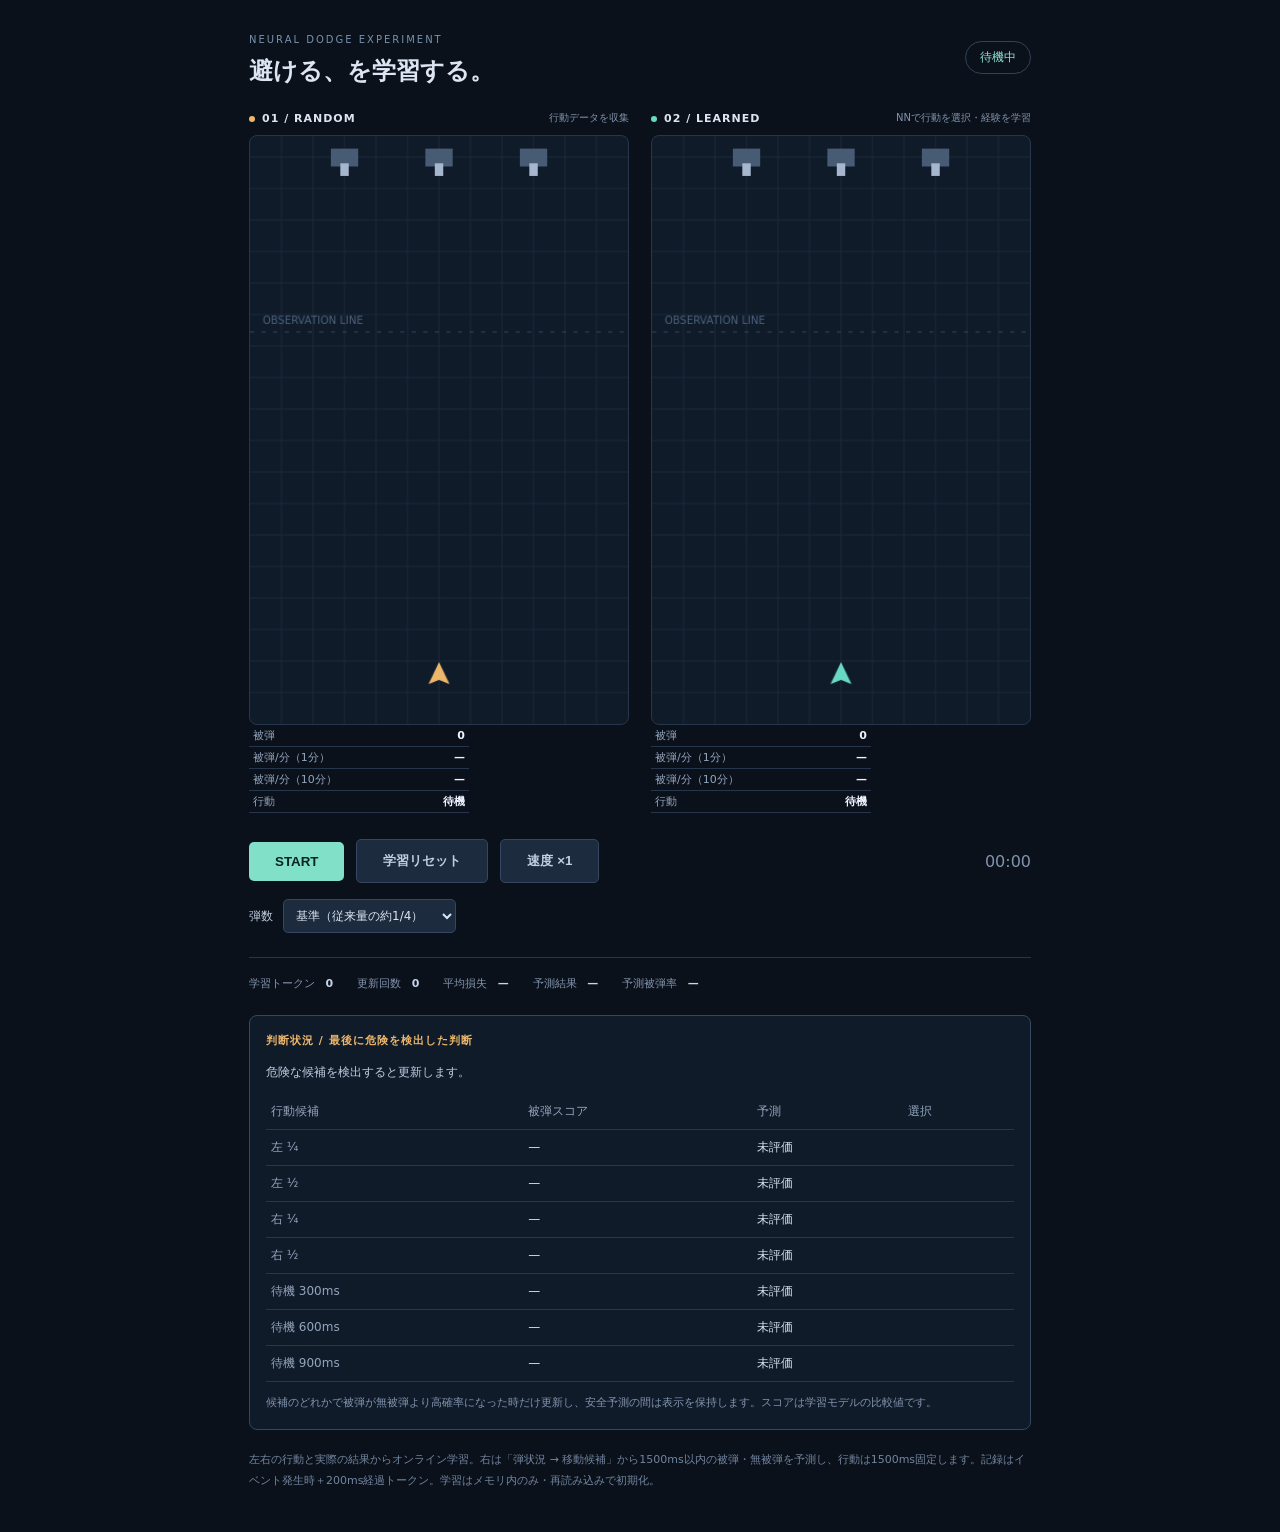
==== docs/gen1/index.html @ 15456a6c "公開用設定など" ====
<!doctype html>
<html lang="ja">
<head>
<meta charset="utf-8">
<meta name="viewport" content="width=device-width, initial-scale=1">
<title>DODGE / 学習実験</title>
<link rel="stylesheet" href="style.css">
<script src="game.js" defer></script>
</head>
<body>
<main>
<header><div><span class="eyebrow">NEURAL DODGE EXPERIMENT</span><h1>避ける、を学習する。</h1></div><span id="status" role="status">待機中</span></header>
<div class="arenas">
<section><div class="label"><h2><i class="dot random"></i>01 / RANDOM</h2><span>行動データを収集</span></div><canvas id="random" width="360" height="560" aria-label="ランダム操作のゲーム画面"></canvas><table class="score"><tbody><tr><th scope="row">被弾</th><td><b id="left-hits">0</b></td></tr><tr><th scope="row">被弾/分（1分）</th><td><b id="left-rate">—</b></td></tr><tr><th scope="row">被弾/分（10分）</th><td><b id="left-rate-long">—</b></td></tr><tr><th scope="row">行動</th><td><b id="left-action">待機</b></td></tr></tbody></table></section>
<section><div class="label"><h2><i class="dot learned"></i>02 / LEARNED</h2><span>NNで行動を選択・経験を学習</span></div><canvas id="learned" width="360" height="560" aria-label="学習モデル操作のゲーム画面"></canvas><table class="score"><tbody><tr><th scope="row">被弾</th><td><b id="right-hits">0</b></td></tr><tr><th scope="row">被弾/分（1分）</th><td><b id="right-rate">—</b></td></tr><tr><th scope="row">被弾/分（10分）</th><td><b id="right-rate-long">—</b></td></tr><tr><th scope="row">行動</th><td><b id="right-action">待機</b></td></tr></tbody></table></section>
</div>
<div class="controls"><button id="start">START</button><button id="reset" class="secondary">学習リセット</button><button id="speed" class="secondary" aria-label="学習速度を切り替え：現在1倍">速度 ×1</button><span id="elapsed">00:00</span></div>
<div class="density-controls"><label for="bullet-density">弾数</label><select id="bullet-density"><option value="2">2倍（従来量の約1/2）</option><option value="4" selected>基準（従来量の約1/4）</option><option value="8">1/2倍（従来量の約1/8）</option></select></div>
<div class="metrics" aria-live="off"><span>学習トークン <b id="tokens">0</b></span><span>更新回数 <b id="updates">0</b></span><span>平均損失 <b id="loss">—</b></span><span>予測結果 <b id="outcome">—</b></span><span>予測被弾率 <b id="risk">—</b></span></div>
<section class="decision-panel" aria-labelledby="decision-title">
<h2 id="decision-title">判断状況 / 最後に危険を検出した判断</h2>
<p id="decision-summary">危険な候補を検出すると更新します。</p>
<table><thead><tr><th scope="col">行動候補</th><th scope="col">被弾スコア</th><th scope="col">予測</th><th scope="col">選択</th></tr></thead><tbody>
<tr id="decision-row-0"><th scope="row">左 ¼</th><td id="decision-score-0">—</td><td id="decision-result-0">未評価</td><td id="decision-picked-0"></td></tr>
<tr id="decision-row-1"><th scope="row">左 ½</th><td id="decision-score-1">—</td><td id="decision-result-1">未評価</td><td id="decision-picked-1"></td></tr>
<tr id="decision-row-2"><th scope="row">右 ¼</th><td id="decision-score-2">—</td><td id="decision-result-2">未評価</td><td id="decision-picked-2"></td></tr>
<tr id="decision-row-3"><th scope="row">右 ½</th><td id="decision-score-3">—</td><td id="decision-result-3">未評価</td><td id="decision-picked-3"></td></tr>
<tr id="decision-row-4"><th scope="row">待機 300ms</th><td id="decision-score-4">—</td><td id="decision-result-4">未評価</td><td id="decision-picked-4"></td></tr>
<tr id="decision-row-5"><th scope="row">待機 600ms</th><td id="decision-score-5">—</td><td id="decision-result-5">未評価</td><td id="decision-picked-5"></td></tr>
<tr id="decision-row-6"><th scope="row">待機 900ms</th><td id="decision-score-6">—</td><td id="decision-result-6">未評価</td><td id="decision-picked-6"></td></tr>
</tbody></table>
<p class="decision-help">候補のどれかで被弾が無被弾より高確率になった時だけ更新し、安全予測の間は表示を保持します。スコアは学習モデルの比較値です。</p>
</section>
<p class="note">左右の行動と実際の結果からオンライン学習。右は「弾状況 → 移動候補」から1500ms以内の被弾・無被弾を予測し、行動は1500ms固定します。記録はイベント発生時＋200ms経過トークン。学習はメモリ内のみ・再読み込みで初期化。</p>
<p id="error" role="alert"></p>
</main>
</body>
</html>
---- docs/gen1/style.css ----
:root{color-scheme:dark;font-family:system-ui,-apple-system,sans-serif;background:#0b111b;color:#dce5f2}*{box-sizing:border-box}body{margin:0}main{max-width:830px;padding:28px 24px;margin:auto}header{display:flex;align-items:center;justify-content:space-between;margin-bottom:24px}.eyebrow{font-size:10px;letter-spacing:2px;color:#7991af}h1{font-size:24px;font-weight:600;margin:8px 0 0}#status{font-size:12px;border:1px solid #30435a;border-radius:20px;padding:7px 14px;color:#8ce3cf}.arenas{display:grid;grid-template-columns:1fr 1fr;gap:22px;min-width:0}.arenas section{min-width:0}.label{display:flex;align-items:center;justify-content:space-between;gap:4px;margin-bottom:10px}h2{font-size:11px;letter-spacing:1px;margin:0}.label>span{font-size:10px;color:#8294ad}.dot{display:inline-block;width:6px;height:6px;border-radius:50%;margin-right:7px}.random{background:#edb76b}.learned{background:#67d9c4}canvas{display:block;width:100%;height:auto;border:1px solid #26364c;border-radius:8px;background:#101b2a}.score{display:flex;justify-content:space-between;gap:5px;font-size:11px;color:#93a5bc;padding-top:11px}.score b{color:#edf4ff;margin-left:4px;font-variant-numeric:tabular-nums}.controls{display:flex;align-items:center;gap:12px;margin-top:26px}button{border:0;border-radius:5px;background:#80e0c8;color:#0a2423;padding:12px 26px;font-weight:700;cursor:pointer}button:hover{filter:brightness(1.1)}button:disabled{opacity:.4;cursor:wait}.secondary{background:#1d2b3f;color:#bfcee0;border:1px solid #35465e}#elapsed{margin-left:auto;font-variant-numeric:tabular-nums;color:#8294ad}.metrics{display:flex;flex-wrap:wrap;gap:12px 24px;margin-top:24px;border-top:1px solid #26364c;padding-top:18px;font-size:11px;color:#8294ad}.metrics b{color:#c4d5eb;margin-left:7px}.note{color:#71859f;font-size:11px;line-height:1.9;margin-top:20px}#error{color:#ffad9a;font-size:12px}@media(max-width:560px){main{padding:20px 10px}.arenas{gap:10px}.label{align-items:start;flex-direction:column;gap:6px}h1{font-size:21px}.score{flex-wrap:wrap;font-size:10px}button{padding:11px 17px}}
/* Keep speed controls accessible on narrow screens. */
.controls{flex-wrap:wrap}
.density-controls{display:flex;align-items:center;flex-wrap:wrap;gap:10px;margin-top:16px;font-size:12px;color:#bfcee0}
.density-controls select{background:#1d2b3f;color:#dce5f2;border:1px solid #35465e;border-radius:5px;padding:8px;font:inherit}
.decision-panel{margin-top:24px;padding:16px;border:1px solid #35465e;border-radius:8px;background:#101b2a}
.decision-panel h2{color:#edb76b;line-height:1.6}
#decision-summary{font-size:12px;line-height:1.7;color:#bfcee0}
.decision-panel table{width:100%;border-collapse:collapse;font-size:12px;font-variant-numeric:tabular-nums}
.decision-panel th,.decision-panel td{padding:9px 5px;border-bottom:1px solid #26364c;text-align:left}
.decision-panel th{font-weight:500;color:#93a5bc}
.decision-panel .dangerous{color:#ffad9a}
.decision-panel .chosen{background:#183b36;color:#8ce3cf}
.decision-panel .chosen th{color:#8ce3cf}
.decision-help{font-size:11px;color:#8294ad;line-height:1.8;margin-bottom:0}
.score{display:table;width:100%;max-width:220px;table-layout:fixed;border-collapse:collapse;padding-top:8px;font-size:11px;color:#93a5bc}
.score th,.score td{padding:3px 4px;border-bottom:1px solid #26364c}
.score th{width:68%;text-align:left;font-weight:400}
.score td{width:32%;text-align:right}
.score b{display:inline-block;min-width:4ch;margin:0;color:#edf4ff;font-variant-numeric:tabular-nums}
@media(max-width:560px){.score{font-size:10px}}
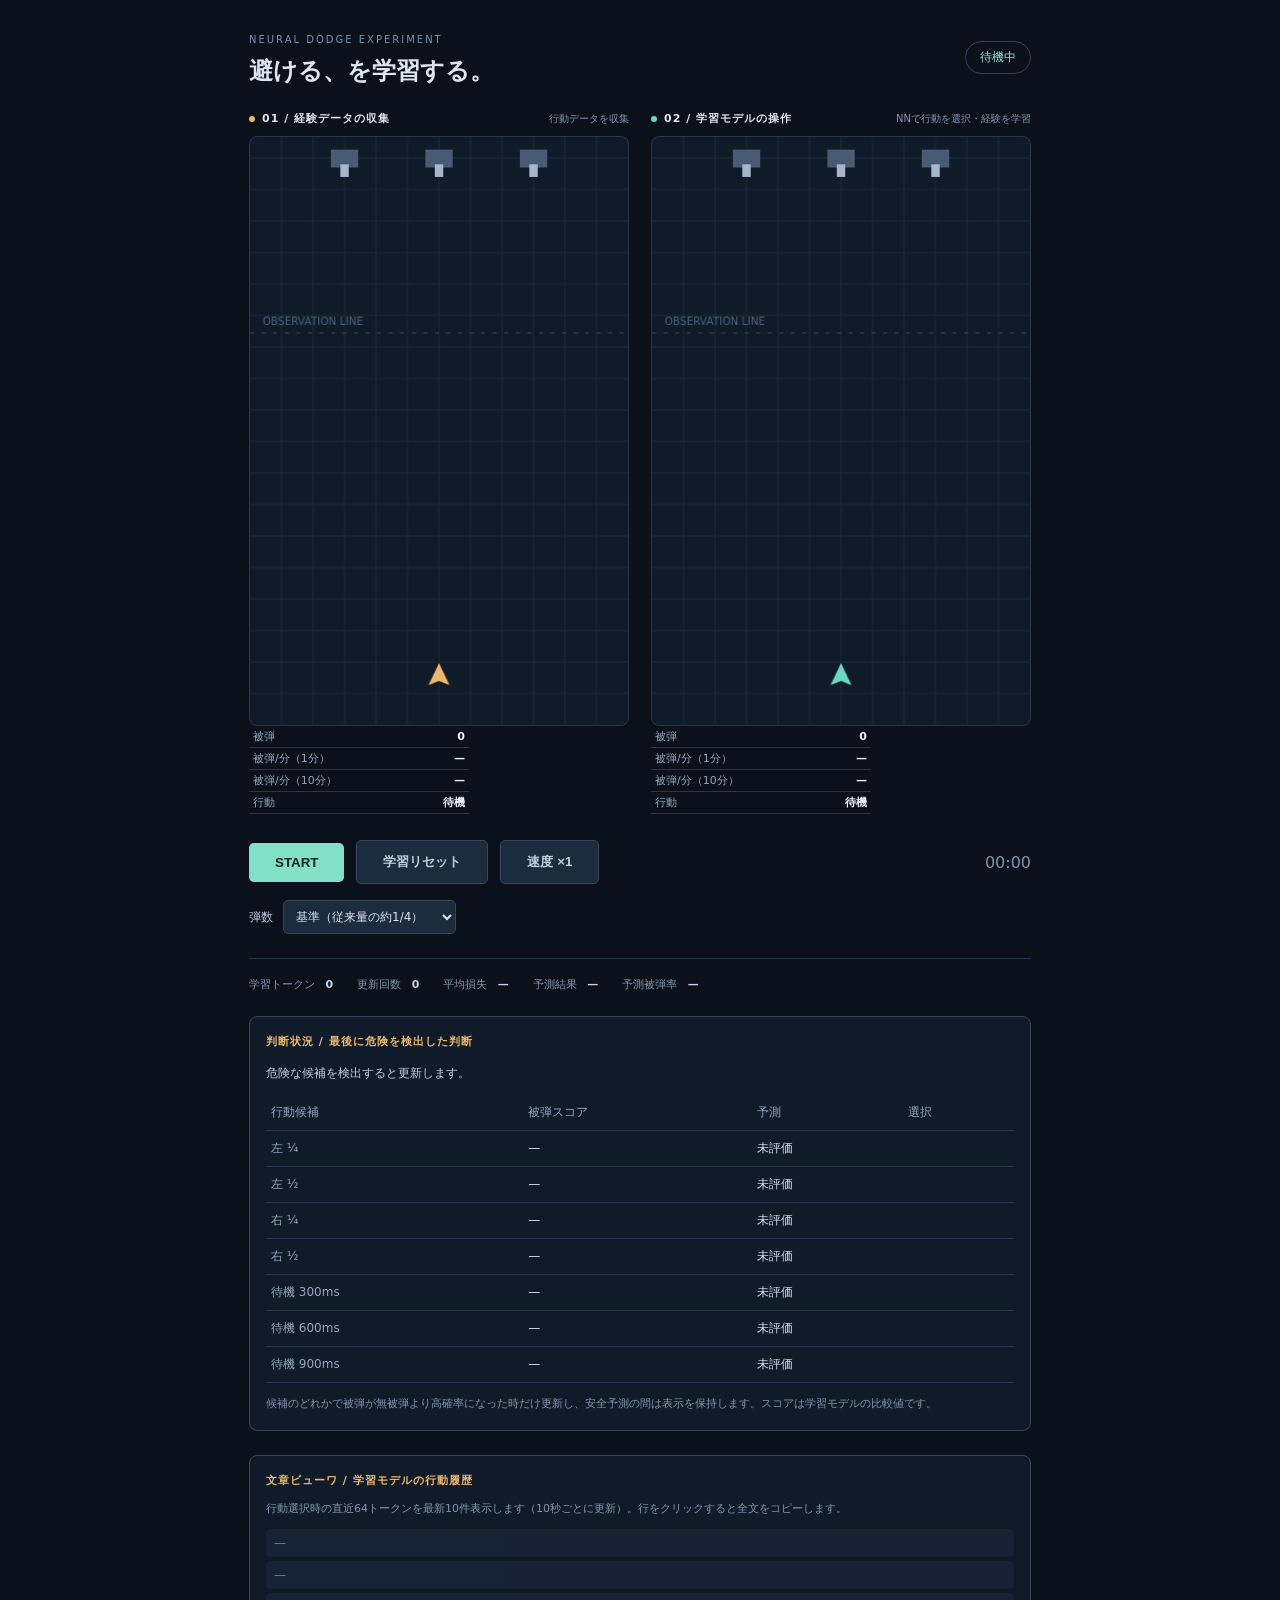
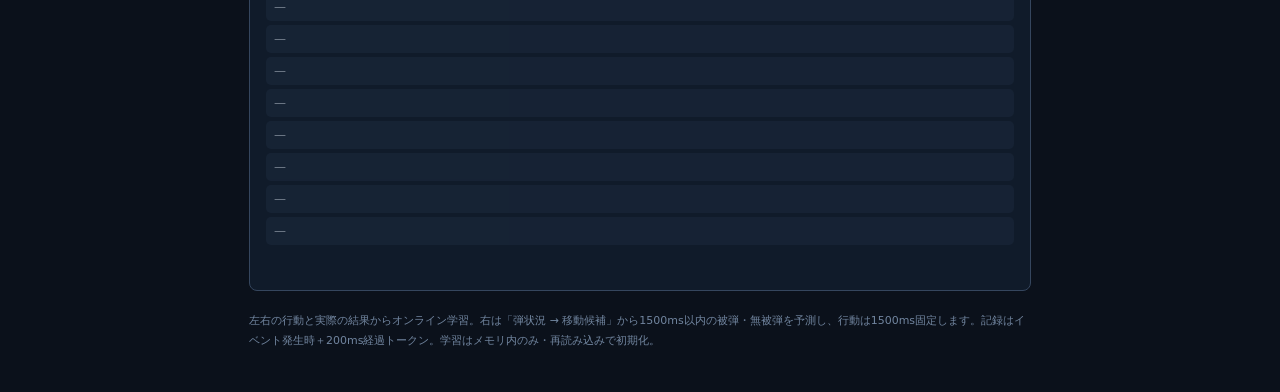
==== commit 8ae38d27: "行動文章を表示するようにした" ====
--- a/docs/gen1/index.html
+++ b/docs/gen1/index.html
@@ -11,8 +11,8 @@
 <main>
 <header><div><span class="eyebrow">NEURAL DODGE EXPERIMENT</span><h1>避ける、を学習する。</h1></div><span id="status" role="status">待機中</span></header>
 <div class="arenas">
-<section><div class="label"><h2><i class="dot random"></i>01 / RANDOM</h2><span>行動データを収集</span></div><canvas id="random" width="360" height="560" aria-label="ランダム操作のゲーム画面"></canvas><table class="score"><tbody><tr><th scope="row">被弾</th><td><b id="left-hits">0</b></td></tr><tr><th scope="row">被弾/分（1分）</th><td><b id="left-rate">—</b></td></tr><tr><th scope="row">被弾/分（10分）</th><td><b id="left-rate-long">—</b></td></tr><tr><th scope="row">行動</th><td><b id="left-action">待機</b></td></tr></tbody></table></section>
-<section><div class="label"><h2><i class="dot learned"></i>02 / LEARNED</h2><span>NNで行動を選択・経験を学習</span></div><canvas id="learned" width="360" height="560" aria-label="学習モデル操作のゲーム画面"></canvas><table class="score"><tbody><tr><th scope="row">被弾</th><td><b id="right-hits">0</b></td></tr><tr><th scope="row">被弾/分（1分）</th><td><b id="right-rate">—</b></td></tr><tr><th scope="row">被弾/分（10分）</th><td><b id="right-rate-long">—</b></td></tr><tr><th scope="row">行動</th><td><b id="right-action">待機</b></td></tr></tbody></table></section>
+<section><div class="label"><h2><i class="dot random"></i>01 / 経験データの収集</h2><span>行動データを収集</span></div><canvas id="random" width="360" height="560" aria-label="ランダム操作のゲーム画面"></canvas><table class="score"><tbody><tr><th scope="row">被弾</th><td><b id="left-hits">0</b></td></tr><tr><th scope="row">被弾/分（1分）</th><td><b id="left-rate">—</b></td></tr><tr><th scope="row">被弾/分（10分）</th><td><b id="left-rate-long">—</b></td></tr><tr><th scope="row">行動</th><td><b id="left-action">待機</b></td></tr></tbody></table></section>
+<section><div class="label"><h2><i class="dot learned"></i>02 / 学習モデルの操作</h2><span>NNで行動を選択・経験を学習</span></div><canvas id="learned" width="360" height="560" aria-label="学習モデル操作のゲーム画面"></canvas><table class="score"><tbody><tr><th scope="row">被弾</th><td><b id="right-hits">0</b></td></tr><tr><th scope="row">被弾/分（1分）</th><td><b id="right-rate">—</b></td></tr><tr><th scope="row">被弾/分（10分）</th><td><b id="right-rate-long">—</b></td></tr><tr><th scope="row">行動</th><td><b id="right-action">待機</b></td></tr></tbody></table></section>
 </div>
 <div class="controls"><button id="start">START</button><button id="reset" class="secondary">学習リセット</button><button id="speed" class="secondary" aria-label="学習速度を切り替え：現在1倍">速度 ×1</button><span id="elapsed">00:00</span></div>
 <div class="density-controls"><label for="bullet-density">弾数</label><select id="bullet-density"><option value="2">2倍（従来量の約1/2）</option><option value="4" selected>基準（従来量の約1/4）</option><option value="8">1/2倍（従来量の約1/8）</option></select></div>
@@ -31,6 +31,23 @@
 </tbody></table>
 <p class="decision-help">候補のどれかで被弾が無被弾より高確率になった時だけ更新し、安全予測の間は表示を保持します。スコアは学習モデルの比較値です。</p>
 </section>
+<section class="sentence-panel" aria-labelledby="sentence-title">
+<h2 id="sentence-title">文章ビューワ / 学習モデルの行動履歴</h2>
+<p>行動選択時の直近64トークンを最新10件表示します（10秒ごとに更新）。行をクリックすると全文をコピーします。</p>
+<div class="sentence-list">
+<button type="button" id="sentence-0" disabled>—</button>
+<button type="button" id="sentence-1" disabled>—</button>
+<button type="button" id="sentence-2" disabled>—</button>
+<button type="button" id="sentence-3" disabled>—</button>
+<button type="button" id="sentence-4" disabled>—</button>
+<button type="button" id="sentence-5" disabled>—</button>
+<button type="button" id="sentence-6" disabled>—</button>
+<button type="button" id="sentence-7" disabled>—</button>
+<button type="button" id="sentence-8" disabled>—</button>
+<button type="button" id="sentence-9" disabled>—</button>
+</div>
+<p id="sentence-status" role="status" aria-live="polite"></p>
+</section>
 <p class="note">左右の行動と実際の結果からオンライン学習。右は「弾状況 → 移動候補」から1500ms以内の被弾・無被弾を予測し、行動は1500ms固定します。記録はイベント発生時＋200ms経過トークン。学習はメモリ内のみ・再読み込みで初期化。</p>
 <p id="error" role="alert"></p>
 </main>
--- a/docs/gen1/style.css
+++ b/docs/gen1/style.css
@@ -19,3 +19,10 @@
 .score td{width:32%;text-align:right}
 .score b{display:inline-block;min-width:4ch;margin:0;color:#edf4ff;font-variant-numeric:tabular-nums}
 @media(max-width:560px){.score{font-size:10px}}
+.sentence-panel{margin-top:24px;padding:16px;border:1px solid #35465e;border-radius:8px;background:#101b2a}
+.sentence-panel h2{color:#edb76b;line-height:1.6}
+.sentence-panel p{font-size:11px;line-height:1.6;color:#8294ad}
+.sentence-list{display:grid;grid-template-columns:minmax(0,1fr);gap:4px;min-width:0}
+.sentence-list button{display:block;width:100%;height:28px;overflow:hidden;white-space:nowrap;text-overflow:ellipsis;text-align:left;padding:4px 8px;background:#1d2b3f;color:#dce5f2;font:12px system-ui,sans-serif}
+.sentence-list button:disabled{opacity:.5;cursor:default}
+#sentence-status{min-height:1.6em;margin-bottom:0}
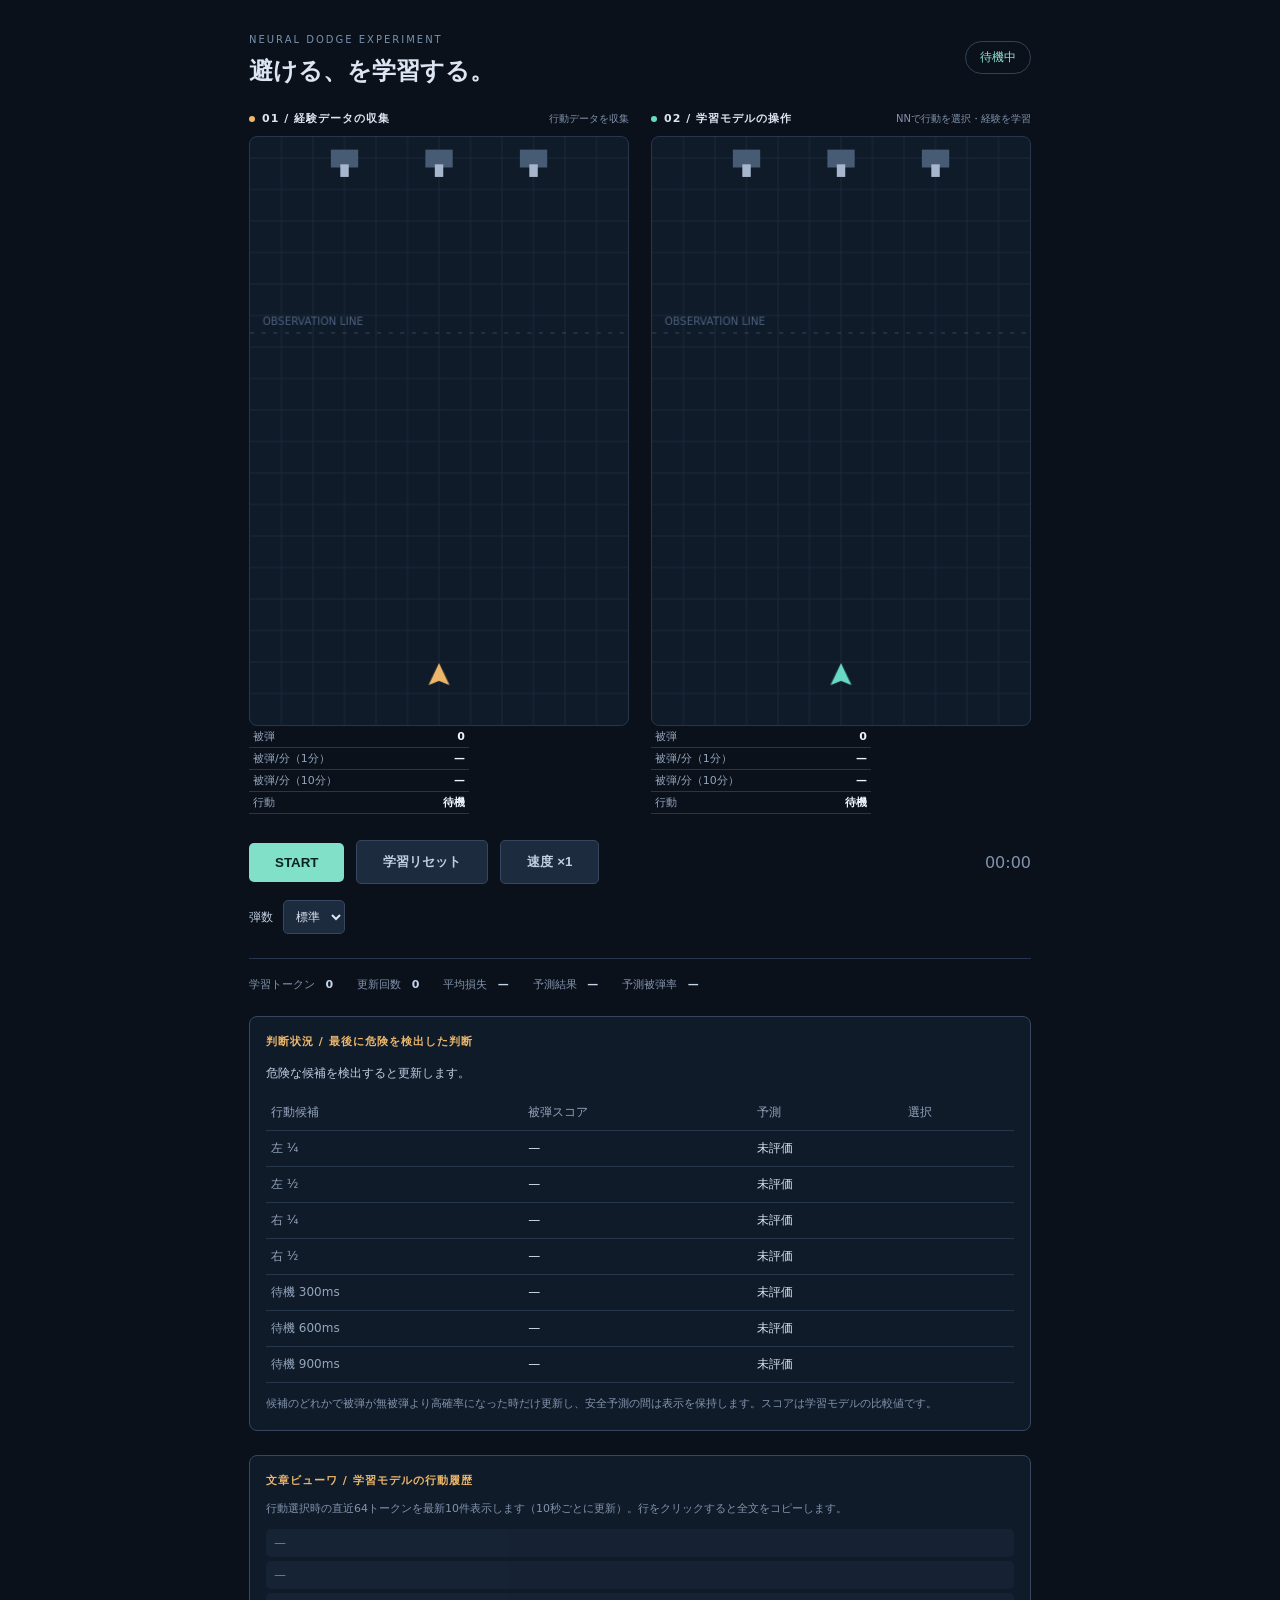
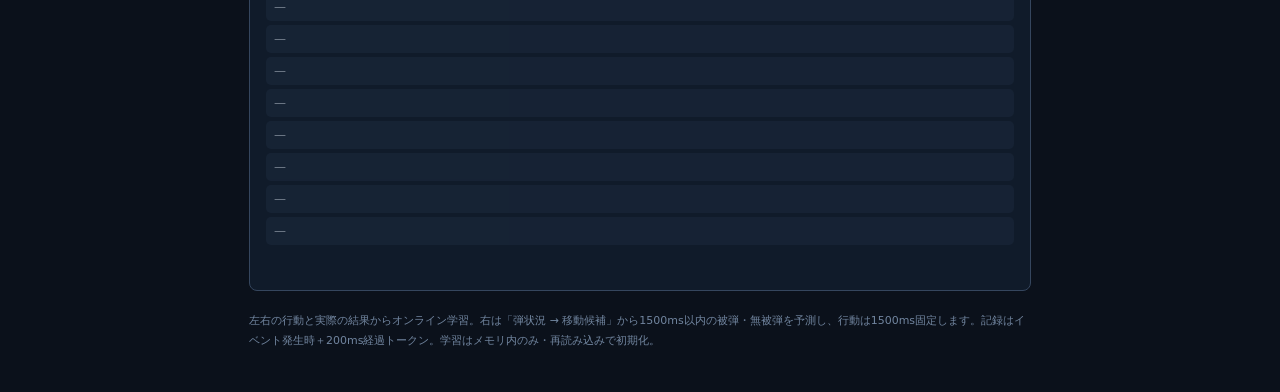
==== commit 110c4fff: "行動文章を表示するようにした" ====
--- a/docs/gen1/index.html
+++ b/docs/gen1/index.html
@@ -15,7 +15,7 @@
 <section><div class="label"><h2><i class="dot learned"></i>02 / 学習モデルの操作</h2><span>NNで行動を選択・経験を学習</span></div><canvas id="learned" width="360" height="560" aria-label="学習モデル操作のゲーム画面"></canvas><table class="score"><tbody><tr><th scope="row">被弾</th><td><b id="right-hits">0</b></td></tr><tr><th scope="row">被弾/分（1分）</th><td><b id="right-rate">—</b></td></tr><tr><th scope="row">被弾/分（10分）</th><td><b id="right-rate-long">—</b></td></tr><tr><th scope="row">行動</th><td><b id="right-action">待機</b></td></tr></tbody></table></section>
 </div>
 <div class="controls"><button id="start">START</button><button id="reset" class="secondary">学習リセット</button><button id="speed" class="secondary" aria-label="学習速度を切り替え：現在1倍">速度 ×1</button><span id="elapsed">00:00</span></div>
-<div class="density-controls"><label for="bullet-density">弾数</label><select id="bullet-density"><option value="2">2倍（従来量の約1/2）</option><option value="4" selected>基準（従来量の約1/4）</option><option value="8">1/2倍（従来量の約1/8）</option></select></div>
+<div class="density-controls"><label for="bullet-density">弾数</label><select id="bullet-density"><option value="2">倍</option><option value="4" selected>標準</option><option value="8">半分</option></select></div>
 <div class="metrics" aria-live="off"><span>学習トークン <b id="tokens">0</b></span><span>更新回数 <b id="updates">0</b></span><span>平均損失 <b id="loss">—</b></span><span>予測結果 <b id="outcome">—</b></span><span>予測被弾率 <b id="risk">—</b></span></div>
 <section class="decision-panel" aria-labelledby="decision-title">
 <h2 id="decision-title">判断状況 / 最後に危険を検出した判断</h2>
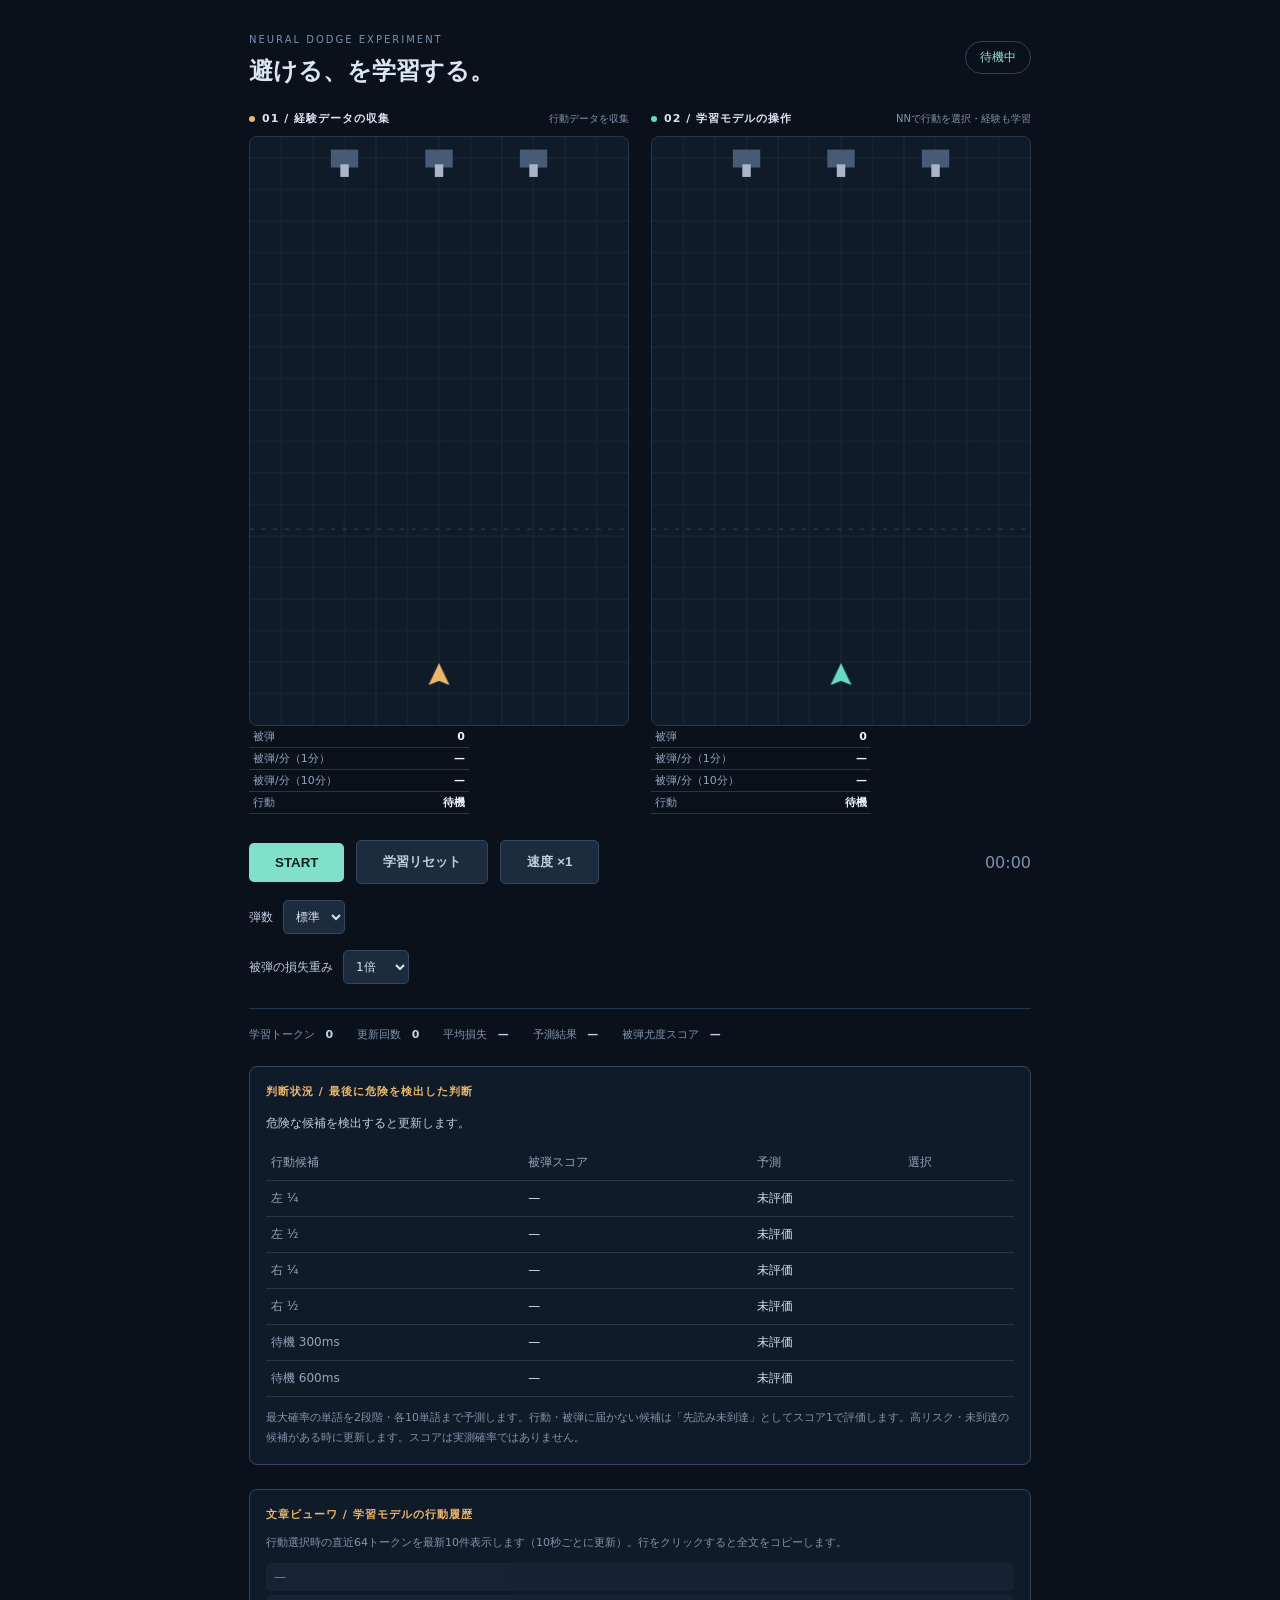
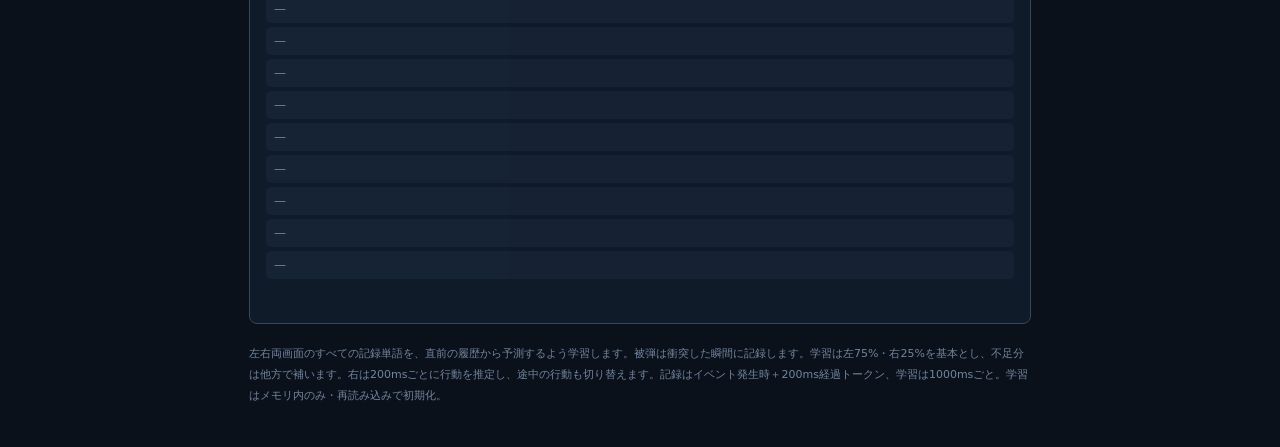
==== commit ac17efe3: "gen2（AI設計）作成" ====
--- a/docs/gen1/index.html
+++ b/docs/gen1/index.html
@@ -12,11 +12,12 @@
 <header><div><span class="eyebrow">NEURAL DODGE EXPERIMENT</span><h1>避ける、を学習する。</h1></div><span id="status" role="status">待機中</span></header>
 <div class="arenas">
 <section><div class="label"><h2><i class="dot random"></i>01 / 経験データの収集</h2><span>行動データを収集</span></div><canvas id="random" width="360" height="560" aria-label="ランダム操作のゲーム画面"></canvas><table class="score"><tbody><tr><th scope="row">被弾</th><td><b id="left-hits">0</b></td></tr><tr><th scope="row">被弾/分（1分）</th><td><b id="left-rate">—</b></td></tr><tr><th scope="row">被弾/分（10分）</th><td><b id="left-rate-long">—</b></td></tr><tr><th scope="row">行動</th><td><b id="left-action">待機</b></td></tr></tbody></table></section>
-<section><div class="label"><h2><i class="dot learned"></i>02 / 学習モデルの操作</h2><span>NNで行動を選択・経験を学習</span></div><canvas id="learned" width="360" height="560" aria-label="学習モデル操作のゲーム画面"></canvas><table class="score"><tbody><tr><th scope="row">被弾</th><td><b id="right-hits">0</b></td></tr><tr><th scope="row">被弾/分（1分）</th><td><b id="right-rate">—</b></td></tr><tr><th scope="row">被弾/分（10分）</th><td><b id="right-rate-long">—</b></td></tr><tr><th scope="row">行動</th><td><b id="right-action">待機</b></td></tr></tbody></table></section>
+<section><div class="label"><h2><i class="dot learned"></i>02 / 学習モデルの操作</h2><span>NNで行動を選択・経験も学習</span></div><canvas id="learned" width="360" height="560" aria-label="学習モデル操作のゲーム画面"></canvas><table class="score"><tbody><tr><th scope="row">被弾</th><td><b id="right-hits">0</b></td></tr><tr><th scope="row">被弾/分（1分）</th><td><b id="right-rate">—</b></td></tr><tr><th scope="row">被弾/分（10分）</th><td><b id="right-rate-long">—</b></td></tr><tr><th scope="row">行動</th><td><b id="right-action">待機</b></td></tr></tbody></table></section>
 </div>
 <div class="controls"><button id="start">START</button><button id="reset" class="secondary">学習リセット</button><button id="speed" class="secondary" aria-label="学習速度を切り替え：現在1倍">速度 ×1</button><span id="elapsed">00:00</span></div>
 <div class="density-controls"><label for="bullet-density">弾数</label><select id="bullet-density"><option value="2">倍</option><option value="4" selected>標準</option><option value="8">半分</option></select></div>
-<div class="metrics" aria-live="off"><span>学習トークン <b id="tokens">0</b></span><span>更新回数 <b id="updates">0</b></span><span>平均損失 <b id="loss">—</b></span><span>予測結果 <b id="outcome">—</b></span><span>予測被弾率 <b id="risk">—</b></span></div>
+<div class="density-controls"><label for="hit-loss-weight">被弾の損失重み</label><select id="hit-loss-weight"><option value="1" selected>1倍</option><option value="5">5倍</option><option value="10">10倍</option><option value="15">15倍</option><option value="20">20倍</option></select></div>
+<div class="metrics" aria-live="off"><span>学習トークン <b id="tokens">0</b></span><span>更新回数 <b id="updates">0</b></span><span>平均損失 <b id="loss">—</b></span><span>予測結果 <b id="outcome">—</b></span><span>被弾尤度スコア <b id="risk">—</b></span></div>
 <section class="decision-panel" aria-labelledby="decision-title">
 <h2 id="decision-title">判断状況 / 最後に危険を検出した判断</h2>
 <p id="decision-summary">危険な候補を検出すると更新します。</p>
@@ -27,9 +28,8 @@
 <tr id="decision-row-3"><th scope="row">右 ½</th><td id="decision-score-3">—</td><td id="decision-result-3">未評価</td><td id="decision-picked-3"></td></tr>
 <tr id="decision-row-4"><th scope="row">待機 300ms</th><td id="decision-score-4">—</td><td id="decision-result-4">未評価</td><td id="decision-picked-4"></td></tr>
 <tr id="decision-row-5"><th scope="row">待機 600ms</th><td id="decision-score-5">—</td><td id="decision-result-5">未評価</td><td id="decision-picked-5"></td></tr>
-<tr id="decision-row-6"><th scope="row">待機 900ms</th><td id="decision-score-6">—</td><td id="decision-result-6">未評価</td><td id="decision-picked-6"></td></tr>
 </tbody></table>
-<p class="decision-help">候補のどれかで被弾が無被弾より高確率になった時だけ更新し、安全予測の間は表示を保持します。スコアは学習モデルの比較値です。</p>
+<p class="decision-help">最大確率の単語を2段階・各10単語まで予測します。行動・被弾に届かない候補は「先読み未到達」としてスコア1で評価します。高リスク・未到達の候補がある時に更新します。スコアは実測確率ではありません。</p>
 </section>
 <section class="sentence-panel" aria-labelledby="sentence-title">
 <h2 id="sentence-title">文章ビューワ / 学習モデルの行動履歴</h2>
@@ -48,7 +48,7 @@
 </div>
 <p id="sentence-status" role="status" aria-live="polite"></p>
 </section>
-<p class="note">左右の行動と実際の結果からオンライン学習。右は「弾状況 → 移動候補」から1500ms以内の被弾・無被弾を予測し、行動は1500ms固定します。記録はイベント発生時＋200ms経過トークン。学習はメモリ内のみ・再読み込みで初期化。</p>
+<p class="note">左右両画面のすべての記録単語を、直前の履歴から予測するよう学習します。被弾は衝突した瞬間に記録します。学習は左75%・右25%を基本とし、不足分は他方で補います。右は200msごとに行動を推定し、途中の行動も切り替えます。記録はイベント発生時＋200ms経過トークン、学習は1000msごと。学習はメモリ内のみ・再読み込みで初期化。</p>
 <p id="error" role="alert"></p>
 </main>
 </body>
